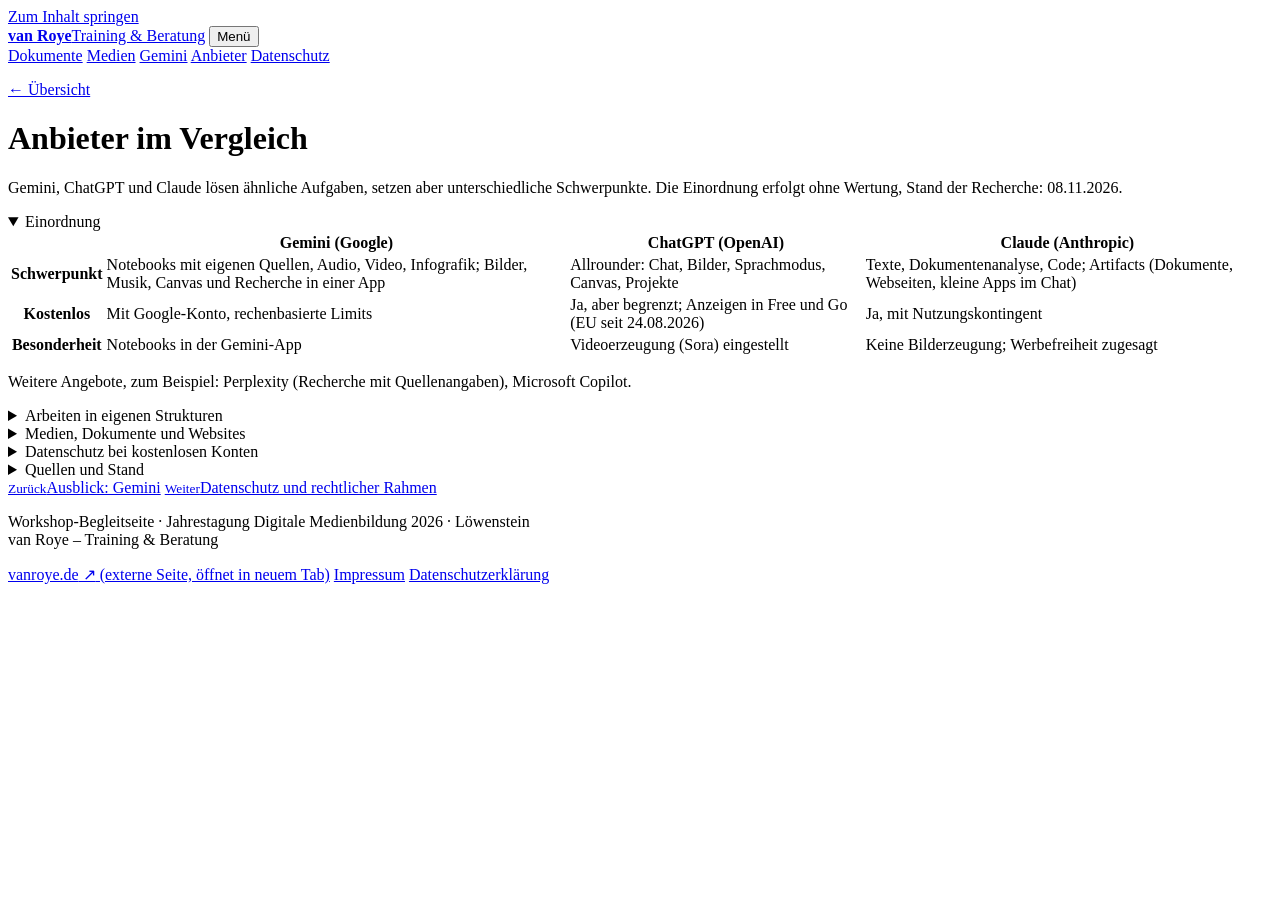
==== anbieter.html @ e782ce0a "Add files via upload" ====
<!DOCTYPE html>
<html lang="de">
<head>
  <meta charset="UTF-8">
  <meta name="viewport" content="width=device-width, initial-scale=1">
  <meta http-equiv="Content-Security-Policy" content="default-src 'none'; img-src 'self' data:; style-src 'self'; font-src 'self'; script-src 'self'; connect-src 'none'; base-uri 'none'; form-action 'none'">
  <meta name="referrer" content="no-referrer">
  <meta name="robots" content="noindex, nofollow">
  <title>Anbieter im Vergleich – Faktentreue trifft Kreativität</title>
  <meta name="description" content="Einordnung von Gemini, ChatGPT und Claude, Stand 08.11.2026.">
  <link rel="stylesheet" href="css/style.css">
  <link rel="icon" href="data:image/svg+xml,%3Csvg xmlns='http://www.w3.org/2000/svg' viewBox='0 0 32 32'%3E%3Crect width='32' height='32' rx='6' fill='%231a2e49'/%3E%3Crect x='9' y='20' width='14' height='3' fill='%2390c226'/%3E%3C/svg%3E">
  <script src="js/site.js" defer></script>
</head>
<body>
<a class="skip" href="#inhalt">Zum Inhalt springen</a>
<header class="site-header">
  <div class="bar">
    <a class="brand" href="index.html"><strong>van Roye</strong><span>Training &amp; Beratung</span></a>
    <button class="menu-btn" type="button" aria-expanded="false" aria-controls="hauptnavigation">Menü</button>
    <nav class="nav" id="hauptnavigation" aria-label="Hauptnavigation">
        <a href="dokumente.html">Dokumente</a>
        <a href="medien.html">Medien</a>
        <a href="gemini.html">Gemini</a>
        <a href="anbieter.html" aria-current="page">Anbieter</a>
        <a href="recht.html">Datenschutz</a>
    </nav>
  </div>
</header>

<main id="inhalt">
  <div class="wrap page-head">
    <p class="crumb"><a href="index.html">← Übersicht</a></p>
    <h1>Anbieter im Vergleich</h1>
    <p class="lead">Gemini, ChatGPT und Claude lösen ähnliche Aufgaben, setzen aber unterschiedliche Schwerpunkte. Die Einordnung erfolgt ohne Wertung, Stand der Recherche: 08.11.2026.</p>
    <div class="acc-controls"></div>
  </div>
  <div class="wrap">
    <details class="acc" open>
      <summary><span>Einordnung</span></summary>
      <div class="acc-body wide">
<div class="table-wrap" role="region" aria-label="Einordnung der Anbieter" tabindex="0"><table><thead><tr><th scope="col"></th><th scope="col">Gemini (Google)</th><th scope="col">ChatGPT (OpenAI)</th><th scope="col">Claude (Anthropic)</th></tr></thead><tbody><tr><th scope="row">Schwerpunkt</th><td>Notebooks mit eigenen Quellen, Audio, Video, Infografik; Bilder, Musik, Canvas und Recherche in einer App</td><td>Allrounder: Chat, Bilder, Sprachmodus, Canvas, Projekte</td><td>Texte, Dokumentenanalyse, Code; Artifacts (Dokumente, Webseiten, kleine Apps im Chat)</td></tr><tr><th scope="row">Kostenlos</th><td>Mit Google-Konto, rechenbasierte Limits</td><td>Ja, aber begrenzt; Anzeigen in Free und Go (EU seit 24.08.2026)</td><td>Ja, mit Nutzungskontingent</td></tr><tr><th scope="row">Besonderheit</th><td>Notebooks in der Gemini-App</td><td>Videoerzeugung (Sora) eingestellt</td><td>Keine Bilderzeugung; Werbefreiheit zugesagt</td></tr></tbody></table></div>
        <p class="small">Weitere Angebote, zum Beispiel: Perplexity (Recherche mit Quellenangaben), Microsoft Copilot.</p>
      </div>
    </details>
    <details class="acc">
      <summary><span>Arbeiten in eigenen Strukturen</span></summary>
      <div class="acc-body wide">
<div class="table-wrap" role="region" aria-label="Eigene Strukturen im Vergleich" tabindex="0"><table><thead><tr><th scope="col"></th><th scope="col">Gemini</th><th scope="col">ChatGPT</th><th scope="col">Claude</th></tr></thead><tbody><tr><th scope="row">Funktion</th><td>Notebooks</td><td>Projekte</td><td>Projects</td></tr><tr><th scope="row">Inhalt</th><td>Chats, Dateien und Quellen zu einem Thema; Anweisungen für Ton und Format</td><td>Dateien, Anweisungen und Chats zu einem Thema</td><td>Dateien als Wissensbasis, Anweisungen und Chats zu einem Thema</td></tr><tr><th scope="row">Kostenlos</th><td>Bis zu 50 Quellen pro Notebook</td><td>Auch im Free-Tarif, begrenzte Uploads</td><td>Bis zu 5 Projekte</td></tr><tr><th scope="row">Eigene Assistenten</th><td>Gems, ab 11/2026 „Skills“</td><td>Eigene GPTs ab Tarif Go</td><td>Skills (Code-Ausführung nötig)</td></tr></tbody></table></div>
        <p>Gemeinsames Prinzip: Kontext und Anweisungen einmal ablegen, dann wiederverwenden.</p>
      </div>
    </details>
    <details class="acc">
      <summary><span>Medien, Dokumente und Websites</span></summary>
      <div class="acc-body wide">
<div class="table-wrap" role="region" aria-label="Medien im Vergleich" tabindex="0"><table><thead><tr><th scope="col"></th><th scope="col">Gemini</th><th scope="col">ChatGPT</th><th scope="col">Claude</th></tr></thead><tbody><tr><th scope="row">Audio</th><td>Audio-Übersicht im Notebook, Musik (Lyria 3.5)</td><td>Sprachchat</td><td>Sprachmodus (Beta)</td></tr><tr><th scope="row">Video</th><td>Video-Übersicht im Notebook; freie Videoerzeugung ab AI Plus</td><td>Sora eingestellt (2026)</td><td>Nicht vorhanden</td></tr><tr><th scope="row">Bilder</th><td>Bilderzeugung (Nano Banana 2)</td><td>Bilderzeugung, im Free-Tarif begrenzt</td><td>Keine Bilderzeugung; Grafiken als Code (z. B. SVG)</td></tr><tr><th scope="row">Folien, Infografik</th><td>Studio im Notebook (Folien, Infografik)</td><td>Canvas für Texte und Code</td><td>Docs und Slides im Chat (zunächst Pro/Max), Export als PPTX/PDF</td></tr><tr><th scope="row">Websites, Apps</th><td>Canvas (Text, Code, Vorschau)</td><td>Canvas</td><td>Artifacts (Webseiten, kleine Apps)</td></tr></tbody></table></div>
      </div>
    </details>
    <details class="acc">
      <summary><span>Datenschutz bei kostenlosen Konten</span></summary>
      <div class="acc-body wide">
<div class="table-wrap" role="region" aria-label="Datenschutz im Vergleich" tabindex="0"><table><thead><tr><th scope="col"></th><th scope="col">Gemini</th><th scope="col">ChatGPT</th><th scope="col">Claude</th></tr></thead><tbody><tr><th scope="row">Training mit Chats</th><td>Hängt an „Aktivitäten speichern“ (ab 18 standardmäßig an)</td><td>Standardmäßig an, abschaltbar („Das Modell für alle verbessern“)</td><td>Nur mit Zustimmung in den Einstellungen; Standard im Konto prüfen</td></tr><tr><th scope="row">Speicherung</th><td>Löschung nach 18 Monaten (einstellbar); geprüfte Chats bis 3 Jahre; 72 Std. auch ohne Speichern</td><td>Temporäre Chats ohne Training, Kopie bis 30 Tage</td><td>Inkognito ohne Training; Daumen-Feedback: Unterhaltung bis 5 Jahre</td></tr><tr><th scope="row">Werbung</th><td>Chats nicht für Werbung genutzt</td><td>Anzeigen in Free und Go (EU seit 24.08.2026)</td><td>Werbefreiheit zugesagt</td></tr></tbody></table></div>
        <p>Privatkonten bieten keinen Vertrag zur Auftragsverarbeitung. Keine personenbezogenen Daten und keine Schülerdaten eingeben. Weitere Hinweise: <a href="recht.html">Datenschutz und rechtlicher Rahmen</a>.</p>
      </div>
    </details>
    <details class="acc">
      <summary><span>Quellen und Stand</span></summary>
      <div class="acc-body">
        <p>Stand der Recherche: 08.11.2026. Angaben ohne Gewähr; Funktionen, Limits und Tarife ändern sich laufend. Vor der Nutzung die aktuellen Angaben der Anbieter prüfen.</p>
        <ul>
          <li><a href="https://9to5google.com/2026/04/17/gemini-notebooks-free/" target="_blank" rel="noopener noreferrer">Gemini Notebooks kostenlos (9to5Google, 17.04.2026)<span aria-hidden="true"> ↗</span><span class="sr-only"> (externe Seite, öffnet in neuem Tab)</span></a></li>
          <li><a href="https://jeanhinz.io/gemini/kostenlos/" target="_blank" rel="noopener noreferrer">Gemini kostenlos nutzen (Stand 10/2026)<span aria-hidden="true"> ↗</span><span class="sr-only"> (externe Seite, öffnet in neuem Tab)</span></a></li>
          <li><a href="https://jeanhinz.io/claude/kostenlos/" target="_blank" rel="noopener noreferrer">Claude kostenlos nutzen (Stand 11/2026)<span aria-hidden="true"> ↗</span><span class="sr-only"> (externe Seite, öffnet in neuem Tab)</span></a></li>
          <li><a href="https://www.gradually.ai/chatgpt-tarife/" target="_blank" rel="noopener noreferrer">ChatGPT-Tarife (Stand 11/2026)<span aria-hidden="true"> ↗</span><span class="sr-only"> (externe Seite, öffnet in neuem Tab)</span></a></li>
          <li><a href="https://de.euronews.com/2026/08/21/chatgpt-zeigt-ab-nachster-woche-werbung-in-ganz-europa" target="_blank" rel="noopener noreferrer">ChatGPT zeigt Werbung in Europa (Euronews, 21.08.2026)<span aria-hidden="true"> ↗</span><span class="sr-only"> (externe Seite, öffnet in neuem Tab)</span></a></li>
          <li><a href="https://www.notebookcheck.com/ChatGPT-Gemini-Claude-Was-dich-die-Gratis-KI-kostet.1411963.0.html" target="_blank" rel="noopener noreferrer">Gratis-KI im Vergleich (Notebookcheck)<span aria-hidden="true"> ↗</span><span class="sr-only"> (externe Seite, öffnet in neuem Tab)</span></a></li>
          <li><a href="https://privacy.claude.com/en/articles/10023580" target="_blank" rel="noopener noreferrer">Anthropic: Nutzung von Daten für das Training<span aria-hidden="true"> ↗</span><span class="sr-only"> (externe Seite, öffnet in neuem Tab)</span></a></li>
          <li><a href="https://www.engadget.com/ai/anthropic-says-it-wont-bring-ads-to-claude-unlike-rival-chatgpt-171243642.html" target="_blank" rel="noopener noreferrer">Anthropic: Claude bleibt werbefrei (Engadget)<span aria-hidden="true"> ↗</span><span class="sr-only"> (externe Seite, öffnet in neuem Tab)</span></a></li>
        </ul>
      </div>
    </details>
  </div>
  <div class="wrap">
    <nav class="pager" aria-label="Seitenwechsel">
      <a class="prev" href="gemini.html"><small>Zurück</small>Ausblick: Gemini</a>
      <a class="next" href="recht.html"><small>Weiter</small>Datenschutz und rechtlicher Rahmen</a>
    </nav>
  </div>
</main>

<footer class="site-footer">
  <div class="wrap">
    <p>Workshop-Begleitseite · Jahrestagung Digitale Medienbildung 2026 · Löwenstein<br>van Roye – Training &amp; Beratung</p>
    <nav class="foot-links" aria-label="Rechtliches">
      <a href="https://vanroye.de" target="_blank" rel="noopener noreferrer">vanroye.de<span aria-hidden="true"> ↗</span><span class="sr-only"> (externe Seite, öffnet in neuem Tab)</span></a>
      <a href="impressum.html">Impressum</a>
      <a href="datenschutz.html">Datenschutzerklärung</a>
    </nav>
  </div>
</footer>
</body>
</html>
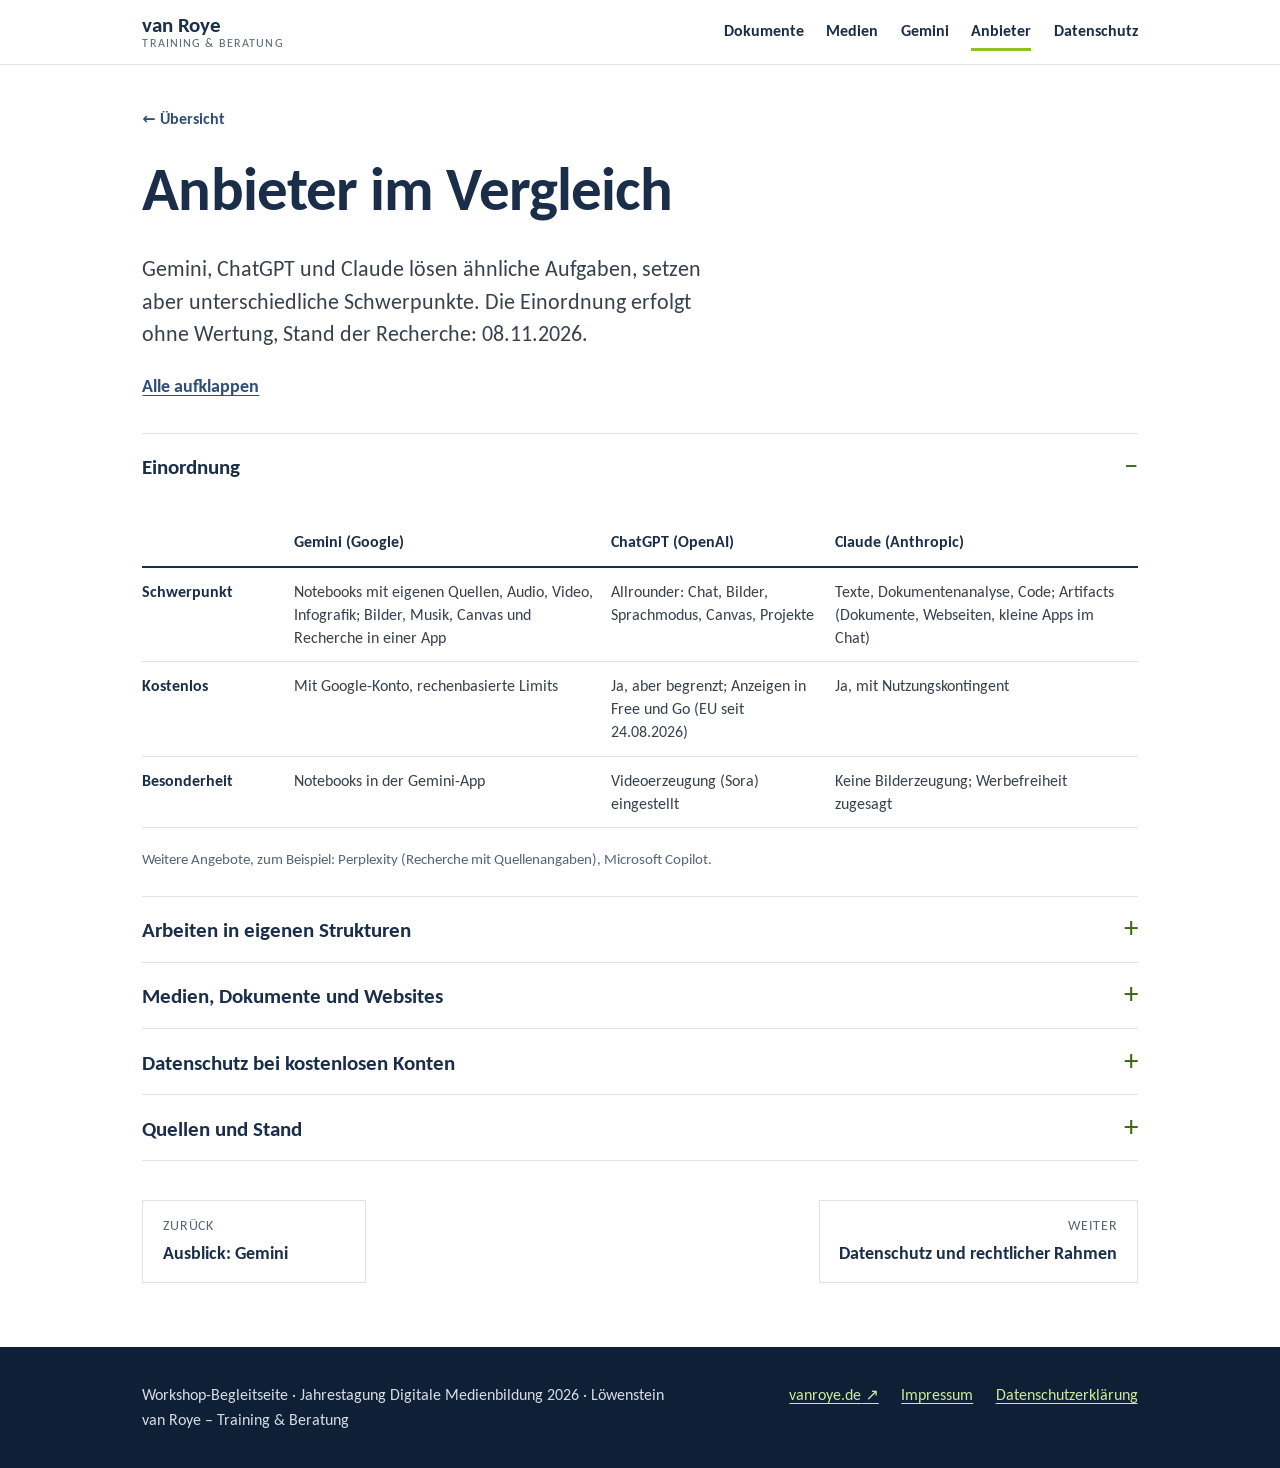
==== commit f269797f: "Add files via upload" ====
--- a/anbieter.html
+++ b/anbieter.html
@@ -8,9 +8,9 @@
   <meta name="robots" content="noindex, nofollow">
   <title>Anbieter im Vergleich – Faktentreue trifft Kreativität</title>
   <meta name="description" content="Einordnung von Gemini, ChatGPT und Claude, Stand 08.11.2026.">
-  <link rel="stylesheet" href="css/style.css">
+  <link rel="stylesheet" href="style.css">
   <link rel="icon" href="data:image/svg+xml,%3Csvg xmlns='http://www.w3.org/2000/svg' viewBox='0 0 32 32'%3E%3Crect width='32' height='32' rx='6' fill='%231a2e49'/%3E%3Crect x='9' y='20' width='14' height='3' fill='%2390c226'/%3E%3C/svg%3E">
-  <script src="js/site.js" defer></script>
+  <script src="site.js" defer></script>
 </head>
 <body>
 <a class="skip" href="#inhalt">Zum Inhalt springen</a>
--- a/style.css
+++ b/style.css
@@ -0,0 +1,276 @@
+/* ==========================================================================
+   Faktentreue trifft Kreativität – Begleitseite
+   Farben aus dem Workshop (Dunkelblau, Grün als Akzent), Schrift Carlito lokal.
+   Keine externen Ressourcen.
+   ========================================================================== */
+
+@font-face {
+  font-family: "Carlito";
+  font-style: normal;
+  font-weight: 400;
+  font-display: swap;
+  src: url("carlito-latin-400-normal.woff2") format("woff2");
+}
+@font-face {
+  font-family: "Carlito";
+  font-style: italic;
+  font-weight: 400;
+  font-display: swap;
+  src: url("carlito-latin-400-italic.woff2") format("woff2");
+}
+@font-face {
+  font-family: "Carlito";
+  font-style: normal;
+  font-weight: 700;
+  font-display: swap;
+  src: url("carlito-latin-700-normal.woff2") format("woff2");
+}
+
+:root {
+  --ink: #1a2e49;
+  --ink-deep: #0f2036;
+  --blue: #2f4e77;
+  --text: #38414d;
+  --muted: #5a6575;
+  --line: #dde2e9;
+  --soft: #f4f6f9;
+  --white: #ffffff;
+  --accent: #90c226;
+  --accent-ink: #3d6a10;
+  --font: "Carlito", Calibri, "Segoe UI", system-ui, sans-serif;
+  --wrap: 1040px;
+  --read: 44rem;
+}
+
+*, *::before, *::after { box-sizing: border-box; }
+
+html { scroll-behavior: smooth; scroll-padding-top: 5rem; -webkit-text-size-adjust: 100%; }
+
+body {
+  margin: 0;
+  font-family: var(--font);
+  font-size: 1.15rem;
+  line-height: 1.6;
+  color: var(--text);
+  background: var(--white);
+}
+
+h1, h2, h3 { color: var(--ink); line-height: 1.2; margin: 0 0 .5em; font-weight: 700; }
+h1 { font-size: clamp(2.3rem, 6vw, 3.8rem); letter-spacing: -.015em; line-height: 1.08; }
+h2 { font-size: clamp(1.55rem, 3.4vw, 2rem); letter-spacing: -.005em; }
+h3 { font-size: 1.15rem; }
+p { margin: 0 0 1em; }
+ul, ol { margin: 0 0 1em; padding-left: 1.3rem; }
+li { margin-bottom: .35em; }
+li::marker { color: var(--accent-ink); }
+strong { color: var(--ink); }
+
+a { color: var(--blue); text-underline-offset: .18em; text-decoration-thickness: 1px; }
+a:hover { color: var(--ink); text-decoration-thickness: 2px; }
+a:focus-visible, summary:focus-visible, button:focus-visible {
+  outline: 3px solid var(--accent);
+  outline-offset: 3px;
+  border-radius: 2px;
+}
+
+.wrap { max-width: var(--wrap); margin: 0 auto; padding: 0 1.4rem; }
+.read { max-width: var(--read); }
+
+.sr-only {
+  position: absolute; width: 1px; height: 1px; padding: 0; margin: -1px;
+  overflow: hidden; clip: rect(0,0,0,0); white-space: nowrap; border: 0;
+}
+.skip {
+  position: absolute; left: 1rem; top: -4rem; z-index: 200;
+  background: var(--ink); color: var(--white); padding: .6rem 1rem; text-decoration: none;
+}
+.skip:focus { top: 1rem; }
+
+/* ---------- Kopfzeile ---------- */
+.site-header {
+  position: sticky; top: 0; z-index: 100;
+  background: rgba(255,255,255,.97);
+  border-bottom: 1px solid var(--line);
+}
+.bar {
+  display: flex; align-items: center; justify-content: space-between; gap: 1rem;
+  max-width: var(--wrap); margin: 0 auto; padding: .8rem 1.4rem;
+}
+.brand { text-decoration: none; line-height: 1.1; display: block; }
+.brand strong { display: block; font-size: 1.3rem; color: var(--ink); letter-spacing: -.01em; }
+.brand span { display: block; font-size: .78rem; color: var(--muted); letter-spacing: .09em; text-transform: uppercase; }
+
+.nav { display: flex; flex-wrap: wrap; gap: .2rem 1.4rem; }
+.nav a {
+  text-decoration: none; color: var(--ink); font-weight: 700; font-size: 1rem;
+  padding: .3rem 0; border-bottom: 3px solid transparent;
+}
+.nav a:hover { border-bottom-color: var(--line); }
+.nav a[aria-current="page"] { border-bottom-color: var(--accent); }
+
+.menu-btn {
+  display: none; background: none; border: 1px solid var(--line); border-radius: 6px;
+  padding: .45rem .8rem; font: inherit; font-weight: 700; color: var(--ink); cursor: pointer;
+}
+
+/* ---------- Titelbereich ---------- */
+.hero { padding: 4.2rem 0 3rem; border-bottom: 1px solid var(--line); }
+.kicker {
+  display: flex; align-items: center; gap: .8rem;
+  font-size: .95rem; font-weight: 700; letter-spacing: .06em; text-transform: uppercase;
+  color: var(--blue); margin: 0 0 1.3rem;
+}
+.kicker::before { content: ""; width: 2.6rem; height: 4px; background: var(--accent); flex: none; }
+.lead { font-size: 1.35rem; line-height: 1.5; color: var(--text); max-width: 36rem; margin: .6rem 0 1.3rem; }
+.meta { color: var(--muted); font-size: 1rem; margin: 0; }
+
+.page-head { padding-top: 2.6rem; padding-bottom: 1.6rem; }
+.crumb { font-size: .98rem; margin: 0 0 1.6rem; }
+.crumb a { font-weight: 700; text-decoration: none; }
+.crumb a:hover { text-decoration: underline; }
+
+/* ---------- Abschnitte ---------- */
+.section { padding: 3rem 0; border-bottom: 1px solid var(--line); }
+.section:last-of-type { border-bottom: 0; }
+.section > .wrap > h2, .section-title { margin-bottom: 1rem; }
+.alt { background: var(--soft); }
+
+.note {
+  background: var(--soft); border-left: 4px solid var(--accent);
+  padding: 1rem 1.3rem; margin: 1.4rem 0; max-width: var(--read);
+}
+.alt .note { background: var(--white); }
+.note p:last-child { margin-bottom: 0; }
+.note strong:first-child { display: inline-block; margin-right: .2rem; }
+
+/* ---------- Ablauf ---------- */
+.steps { list-style: none; padding: 0; margin: 1.4rem 0 0; counter-reset: step; max-width: var(--read); }
+.steps li {
+  counter-increment: step; display: grid; grid-template-columns: 3rem 1fr; gap: .2rem 1rem;
+  padding: .95rem 0; border-top: 1px solid var(--line); margin: 0;
+}
+.steps li:last-child { border-bottom: 1px solid var(--line); }
+.steps li::before {
+  content: counter(step); font-weight: 700; font-size: 1.5rem; color: var(--accent-ink); line-height: 1.2;
+}
+.steps b { display: block; color: var(--ink); }
+.steps span { color: var(--muted); font-size: 1.02rem; }
+.steps li.pause::before { content: "·"; color: var(--muted); }
+.steps li.pause { padding: .55rem 0; counter-increment: none; }
+.steps li.pause b { font-weight: 400; color: var(--muted); font-size: 1rem; }
+.steps-note { color: var(--muted); font-size: 1rem; margin-top: .8rem; }
+
+/* ---------- Themenliste ---------- */
+.topics { list-style: none; padding: 0; margin: 1.4rem 0 0; }
+.topics li { margin: 0; border-top: 1px solid var(--line); }
+.topics li:last-child { border-bottom: 1px solid var(--line); }
+.topics a {
+  display: grid; grid-template-columns: 3rem 1fr auto; gap: .2rem 1rem; align-items: baseline;
+  padding: 1.1rem .4rem; text-decoration: none; color: inherit;
+}
+.topics a:hover { background: var(--white); }
+.topics .num { font-weight: 700; font-size: 1.1rem; color: var(--accent-ink); }
+.topics .t { font-weight: 700; font-size: 1.3rem; color: var(--ink); line-height: 1.25; }
+.topics .d { display: block; color: var(--muted); font-size: 1.02rem; font-weight: 400; margin-top: .15rem; }
+.topics .go { color: var(--blue); font-size: 1.3rem; transition: transform .15s; }
+.topics a:hover .go { transform: translateX(4px); }
+
+/* ---------- Tabellen ---------- */
+.table-wrap { overflow-x: auto; margin: 1.2rem 0; -webkit-overflow-scrolling: touch; }
+table { border-collapse: collapse; width: 100%; font-size: 1rem; line-height: 1.45; min-width: 38rem; }
+th, td { text-align: left; vertical-align: top; padding: .75rem .9rem .75rem 0; border-bottom: 1px solid var(--line); }
+thead th { color: var(--ink); border-bottom: 2px solid var(--ink); font-size: 1.02rem; }
+tbody th { color: var(--ink); width: 9.5rem; font-weight: 700; }
+.tools-table { min-width: 0; }
+.tools-table td { overflow-wrap: anywhere; }
+.tools-table td:first-child { font-weight: 700; color: var(--ink); width: 30%; }
+
+/* ---------- Aufklappbereiche ---------- */
+.acc-controls { margin: 1.2rem 0 .4rem; }
+.link-btn {
+  background: none; border: 0; padding: 0; font: inherit; font-weight: 700; color: var(--blue);
+  text-decoration: underline; text-underline-offset: .18em; cursor: pointer;
+}
+.link-btn:hover { color: var(--ink); }
+
+details.acc { border-top: 1px solid var(--line); }
+details.acc:last-of-type { border-bottom: 1px solid var(--line); }
+details.acc > summary {
+  list-style: none; cursor: pointer; display: flex; justify-content: space-between; align-items: baseline; gap: 1rem;
+  padding: 1.1rem 0; font-weight: 700; font-size: 1.3rem; color: var(--ink); line-height: 1.3;
+}
+details.acc > summary::-webkit-details-marker { display: none; }
+details.acc > summary::after {
+  content: "+"; font-weight: 400; font-size: 1.8rem; line-height: 1; color: var(--accent-ink); flex: none;
+}
+details.acc[open] > summary::after { content: "–"; }
+details.acc > summary:hover { color: var(--blue); }
+.acc-body { padding: 0 0 1.5rem; max-width: var(--read); }
+.acc-body.wide { max-width: none; }
+.acc-body > :last-child { margin-bottom: 0; }
+.acc-body h3 { margin-top: 1.4rem; }
+.tag {
+  display: inline-block; font-size: .8rem; font-weight: 700; letter-spacing: .05em; text-transform: uppercase;
+  color: var(--accent-ink); border: 1px solid var(--accent); padding: .05rem .5rem; margin-right: .5rem;
+  vertical-align: .2em;
+}
+
+/* ---------- Seitenwechsel ---------- */
+.pager { display: flex; justify-content: space-between; gap: 1rem; flex-wrap: wrap; padding: 2.4rem 0 1rem; }
+.pager a {
+  text-decoration: none; display: block; min-width: 14rem; padding: .9rem 1.2rem;
+  border: 1px solid var(--line); color: var(--ink); font-weight: 700;
+}
+.pager a:hover { border-color: var(--accent); background: var(--soft); }
+.pager small { display: block; color: var(--muted); font-weight: 400; font-size: .88rem; letter-spacing: .05em; text-transform: uppercase; }
+.pager .next { text-align: right; margin-left: auto; }
+
+/* ---------- Fußzeile ---------- */
+.site-footer { background: var(--ink-deep); color: #d5dce6; padding: 2.2rem 0; margin-top: 3rem; font-size: 1rem; }
+.site-footer .wrap { display: flex; flex-wrap: wrap; justify-content: space-between; gap: 1rem 2rem; align-items: flex-start; }
+.site-footer p { margin: 0; }
+.site-footer a { color: #cfe79a; }
+.site-footer a:hover { color: var(--white); }
+.foot-links { display: flex; flex-wrap: wrap; gap: .4rem 1.4rem; }
+
+/* ---------- Rechtstexte ---------- */
+.legal h2 { margin-top: 2rem; font-size: 1.4rem; }
+.legal address { font-style: normal; line-height: 1.7; margin-bottom: 1em; }
+.small { font-size: .95rem; color: var(--muted); }
+
+/* ---------- Mobil ---------- */
+@media (max-width: 760px) {
+  body { font-size: 1.1rem; }
+  .hero { padding: 2.6rem 0 2.2rem; }
+  .section { padding: 2.2rem 0; }
+  .js .menu-btn { display: block; }
+  .js .nav {
+    display: none; position: absolute; left: 0; right: 0; top: 100%;
+    flex-direction: column; background: var(--white); border-bottom: 1px solid var(--line);
+    padding: .6rem 1.4rem 1rem; gap: .2rem;
+  }
+  .js .nav.open { display: flex; }
+  .nav a { padding: .55rem 0; }
+  .topics a { grid-template-columns: 2.4rem 1fr auto; padding: 1rem 0; }
+  .steps li { grid-template-columns: 2.4rem 1fr; }
+  .pager a { min-width: 0; width: 100%; }
+  .pager .next { text-align: left; }
+}
+
+/* ---------- Druck ---------- */
+@media print {
+  .site-header, .menu-btn, .acc-controls, .pager, .skip { display: none !important; }
+  body { font-size: 11pt; color: #000; }
+  .hero, .section { padding: 1rem 0; }
+  .site-footer { background: none; color: #000; padding: 1rem 0; }
+  .site-footer a { color: #000; }
+  a { color: #000; }
+  details.acc > summary::after { content: ""; }
+  .table-wrap { overflow: visible; }
+  table { min-width: 0; }
+}
+
+@media (prefers-reduced-motion: reduce) {
+  html { scroll-behavior: auto; }
+  .topics .go { transition: none; }
+}
